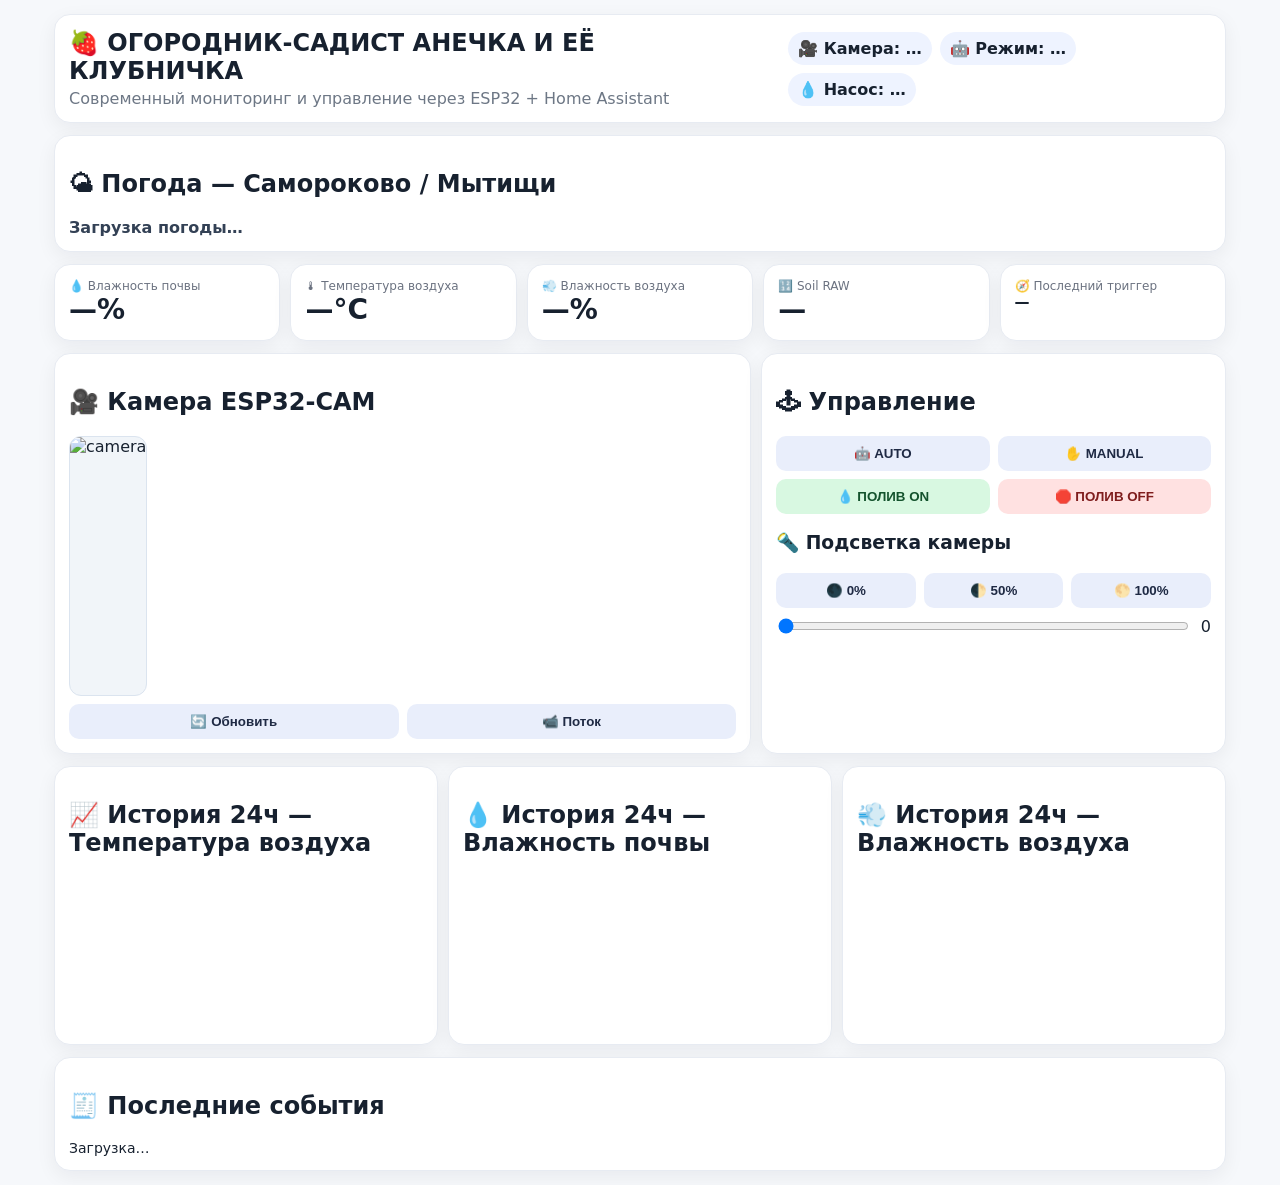
==== v2/index.html @ 876026f4 "dashboard v2: new modern planter UI with all active sensors, controls, camera and analytics" ====
<!doctype html>
<html lang="ru">
<head>
  <meta charset="UTF-8" />
  <meta name="viewport" content="width=device-width, initial-scale=1.0" />
  <title>Умный горшок — v2</title>
  <link rel="stylesheet" href="./styles.css" />
  <script src="https://cdn.jsdelivr.net/npm/chart.js"></script>
</head>
<body>
  <div class="wrap">
    <header class="top card">
      <div>
        <h1>🍓 ОГОРОДНИК-САДИСТ АНЕЧКА И ЕЁ КЛУБНИЧКА</h1>
        <p class="sub">Современный мониторинг и управление через ESP32 + Home Assistant</p>
      </div>
      <div class="statusPills">
        <span id="pillCam" class="pill">🎥 Камера: …</span>
        <span id="pillMode" class="pill">🤖 Режим: …</span>
        <span id="pillPump" class="pill">💧 Насос: …</span>
      </div>
    </header>

    <section class="weather card">
      <h2>🌤 Погода — Самороково / Мытищи</h2>
      <div id="weatherNow" class="weatherNow">Загрузка погоды…</div>
    </section>

    <section class="kpiGrid">
      <div class="card kpi"><div class="k">💧 Влажность почвы</div><div id="kMoisture" class="v">—%</div></div>
      <div class="card kpi"><div class="k">🌡 Температура воздуха</div><div id="kAirT" class="v">—°C</div></div>
      <div class="card kpi"><div class="k">💨 Влажность воздуха</div><div id="kAirH" class="v">—%</div></div>
      <div class="card kpi"><div class="k">🔢 Soil RAW</div><div id="kRaw" class="v">—</div></div>
      <div class="card kpi"><div class="k">🧭 Последний триггер</div><div id="kTrigger" class="v small">—</div></div>
    </section>

    <section class="mainGrid">
      <article class="card cameraCard">
        <h2>🎥 Камера ESP32-CAM</h2>
        <img id="camImg" alt="camera" />
        <div class="cameraRow">
          <button id="btnReconnect">🔄 Обновить</button>
          <button id="btnOpenStream">📹 Поток</button>
        </div>
      </article>

      <article class="card controlCard">
        <h2>🕹 Управление</h2>
        <div class="btnGrid">
          <button id="btnAuto">🤖 AUTO</button>
          <button id="btnManual">✋ MANUAL</button>
          <button id="btnPumpOn">💧 ПОЛИВ ON</button>
          <button id="btnPumpOff">🛑 ПОЛИВ OFF</button>
        </div>

        <h3>🔦 Подсветка камеры</h3>
        <div class="btnGrid light">
          <button id="light0">🌑 0%</button>
          <button id="light50">🌓 50%</button>
          <button id="light100">🌕 100%</button>
        </div>
        <div class="sliderRow">
          <input id="lightSlider" type="range" min="0" max="255" value="0"/>
          <span id="lightVal">0</span>
        </div>
      </article>
    </section>

    <section class="chartsGrid">
      <article class="card"><h2>📈 История 24ч — Температура воздуха</h2><canvas id="chartTemp"></canvas></article>
      <article class="card"><h2>💧 История 24ч — Влажность почвы</h2><canvas id="chartMoist"></canvas></article>
      <article class="card"><h2>💨 История 24ч — Влажность воздуха</h2><canvas id="chartAirH"></canvas></article>
    </section>

    <section class="card">
      <h2>🧾 Последние события</h2>
      <div id="events" class="events">Загрузка…</div>
    </section>
  </div>

  <script src="./app.js"></script>
</body>
</html>
---- v2/styles.css ----
*{box-sizing:border-box}body{margin:0;font-family:Inter,system-ui,Arial;background:#f6f8fb;color:#17212f}
.wrap{max-width:1200px;margin:0 auto;padding:14px;display:grid;gap:12px}
.card{background:#fff;border:1px solid #e7ebf2;border-radius:16px;padding:14px;box-shadow:0 6px 20px rgba(20,25,34,.06)}
.top{display:flex;justify-content:space-between;gap:12px;align-items:center}.top h1{margin:0;font-size:24px}.sub{margin:4px 0 0;color:#6d7785}
.statusPills{display:flex;gap:8px;flex-wrap:wrap}.pill{padding:7px 10px;border-radius:999px;background:#eef3ff;font-weight:700}
.weatherNow{font-weight:600;color:#334155}
.kpiGrid{display:grid;grid-template-columns:repeat(5,minmax(0,1fr));gap:10px}.kpi .k{font-size:12px;color:#6b7280}.kpi .v{font-size:28px;font-weight:800}.kpi .v.small{font-size:15px;line-height:1.3}
.mainGrid{display:grid;grid-template-columns:1.2fr .8fr;gap:10px}.cameraCard img{width:100%;border-radius:12px;border:1px solid #dbe4ef;min-height:260px;object-fit:cover;background:#f1f5f9}
.cameraRow,.btnGrid{display:grid;grid-template-columns:repeat(2,minmax(0,1fr));gap:8px;margin-top:8px}.btnGrid.light{grid-template-columns:repeat(3,minmax(0,1fr))}
button{border:0;border-radius:10px;padding:10px 12px;font-weight:700;cursor:pointer;background:#e9eefb;color:#1f2a44}button:hover{filter:brightness(.97)}
#btnPumpOn{background:#d8f8e1;color:#14532d}#btnPumpOff{background:#ffe1e1;color:#7f1d1d}
.sliderRow{display:flex;gap:10px;align-items:center;margin-top:8px}
.sliderRow input{flex:1}
.chartsGrid{display:grid;grid-template-columns:repeat(3,minmax(0,1fr));gap:10px}
.events{display:grid;gap:6px;font-size:14px}.ev{padding:8px;border-radius:10px;background:#f8fafc;border:1px solid #e2e8f0}
@media (max-width:980px){.kpiGrid{grid-template-columns:repeat(2,minmax(0,1fr))}.mainGrid,.chartsGrid{grid-template-columns:1fr}.top{flex-direction:column;align-items:flex-start}}
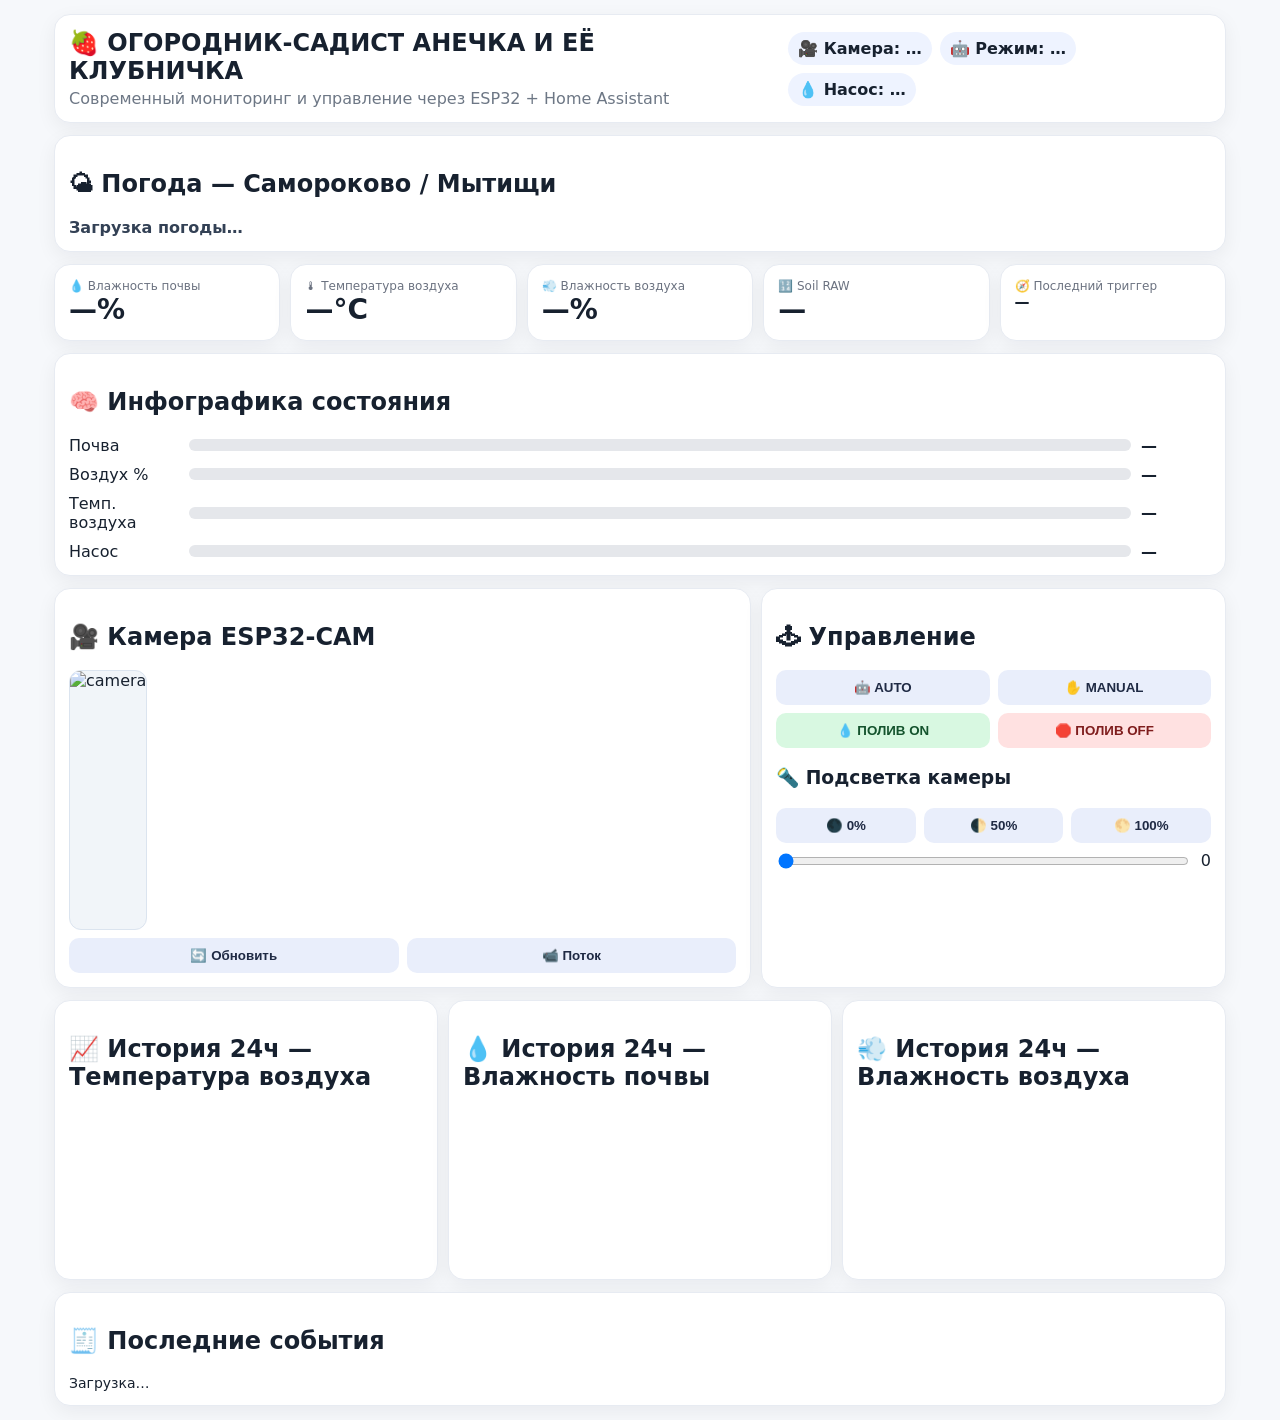
==== commit f6a6d696: "dashboard v2: add visual infographics with state bars for all core metrics" ====
--- a/v2/index.html
+++ b/v2/index.html
@@ -32,6 +32,16 @@
       <div class="card kpi"><div class="k">💨 Влажность воздуха</div><div id="kAirH" class="v">—%</div></div>
       <div class="card kpi"><div class="k">🔢 Soil RAW</div><div id="kRaw" class="v">—</div></div>
       <div class="card kpi"><div class="k">🧭 Последний триггер</div><div id="kTrigger" class="v small">—</div></div>
+    </section>
+
+    <section class="card">
+      <h2>🧠 Инфографика состояния</h2>
+      <div class="infoRows">
+        <div class="infoRow"><span>Почва</span><div class="bar"><div id="barMoisture" class="fill blue"></div></div><b id="txtMoisture">—</b></div>
+        <div class="infoRow"><span>Воздух %</span><div class="bar"><div id="barAirHum" class="fill green"></div></div><b id="txtAirHum">—</b></div>
+        <div class="infoRow"><span>Темп. воздуха</span><div class="bar"><div id="barAirTemp" class="fill orange"></div></div><b id="txtAirTemp">—</b></div>
+        <div class="infoRow"><span>Насос</span><div class="bar"><div id="barPump" class="fill red"></div></div><b id="txtPump">—</b></div>
+      </div>
     </section>
 
     <section class="mainGrid">
--- a/v2/styles.css
+++ b/v2/styles.css
@@ -13,4 +13,6 @@
 .sliderRow input{flex:1}
 .chartsGrid{display:grid;grid-template-columns:repeat(3,minmax(0,1fr));gap:10px}
 .events{display:grid;gap:6px;font-size:14px}.ev{padding:8px;border-radius:10px;background:#f8fafc;border:1px solid #e2e8f0}
-@media (max-width:980px){.kpiGrid{grid-template-columns:repeat(2,minmax(0,1fr))}.mainGrid,.chartsGrid{grid-template-columns:1fr}.top{flex-direction:column;align-items:flex-start}}
+.infoRows{display:grid;gap:10px}.infoRow{display:grid;grid-template-columns:110px 1fr 70px;gap:10px;align-items:center}
+.bar{height:12px;background:#e5e7eb;border-radius:999px;overflow:hidden}.fill{height:100%;width:0%}.fill.blue{background:#0ea5e9}.fill.green{background:#22c55e}.fill.orange{background:#f97316}.fill.red{background:#ef4444}
+@media (max-width:980px){.kpiGrid{grid-template-columns:repeat(2,minmax(0,1fr))}.mainGrid,.chartsGrid{grid-template-columns:1fr}.top{flex-direction:column;align-items:flex-start}.infoRow{grid-template-columns:90px 1fr 56px}}
